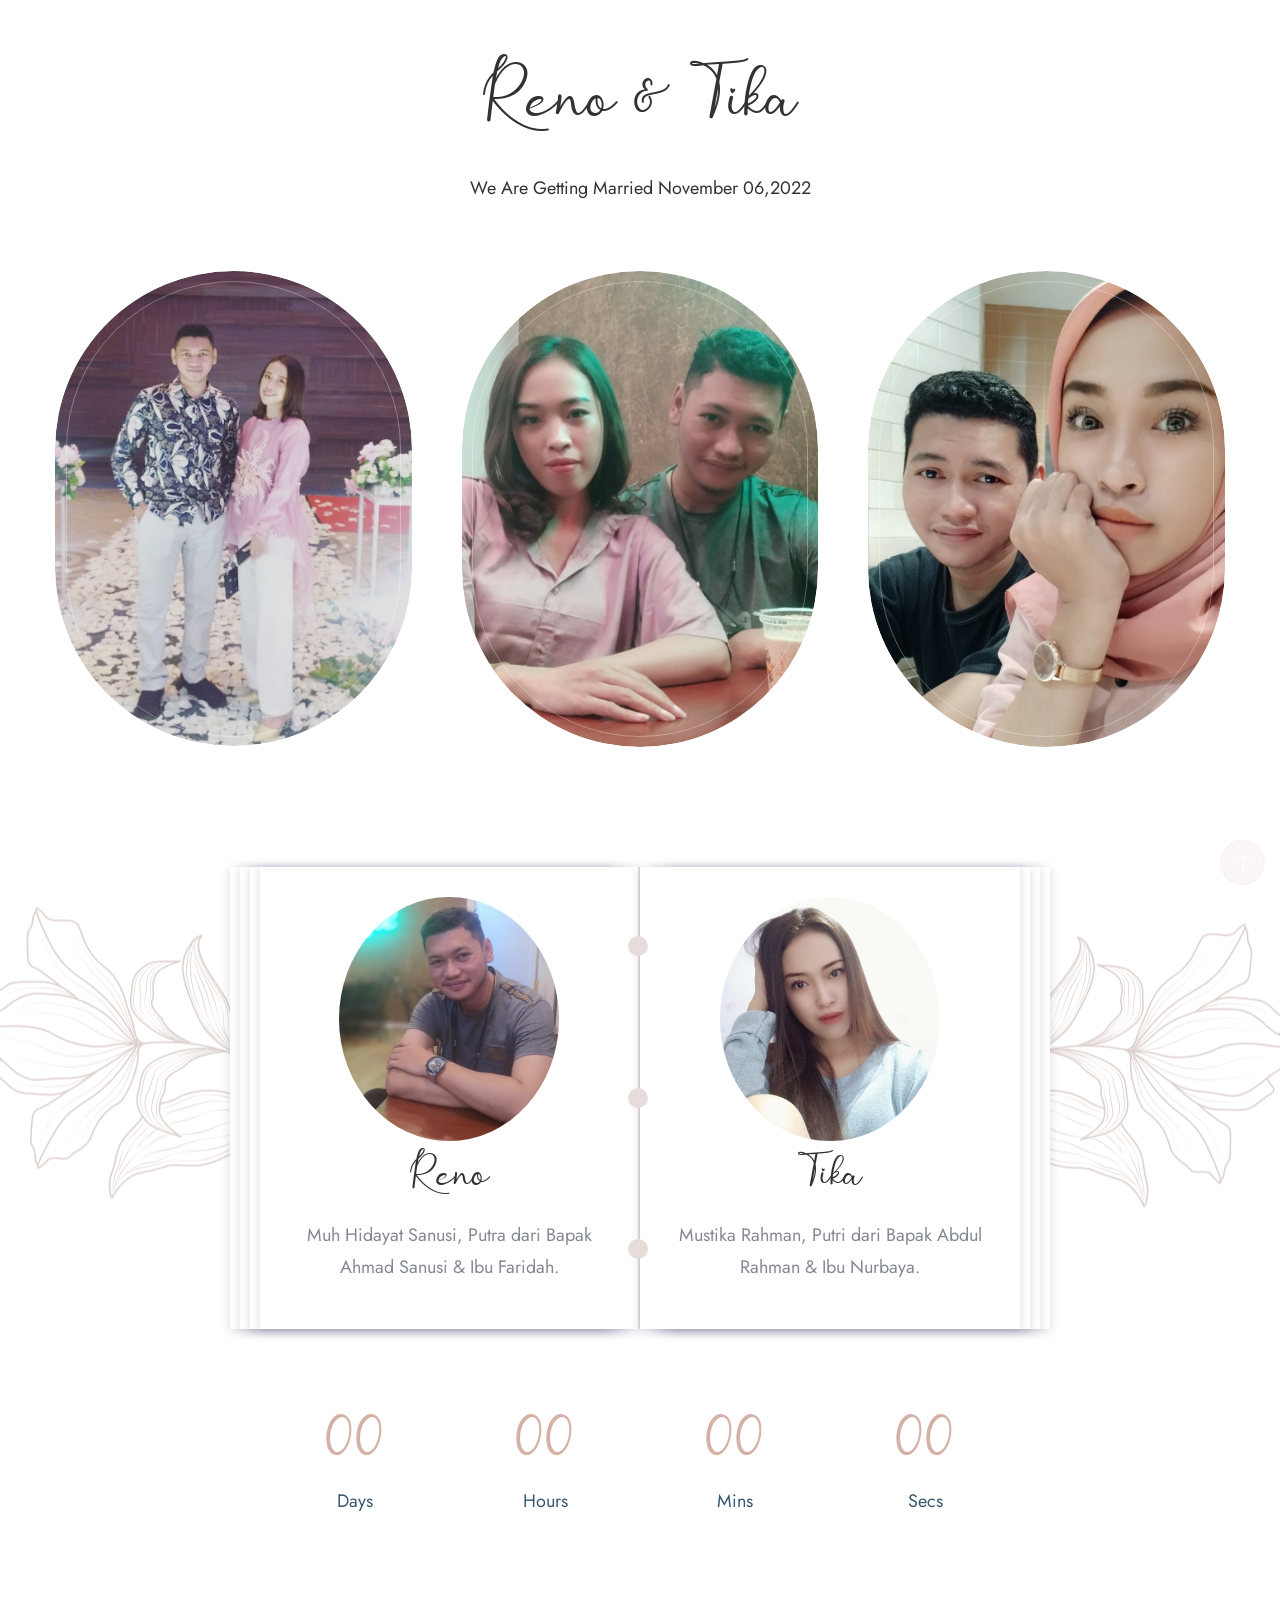
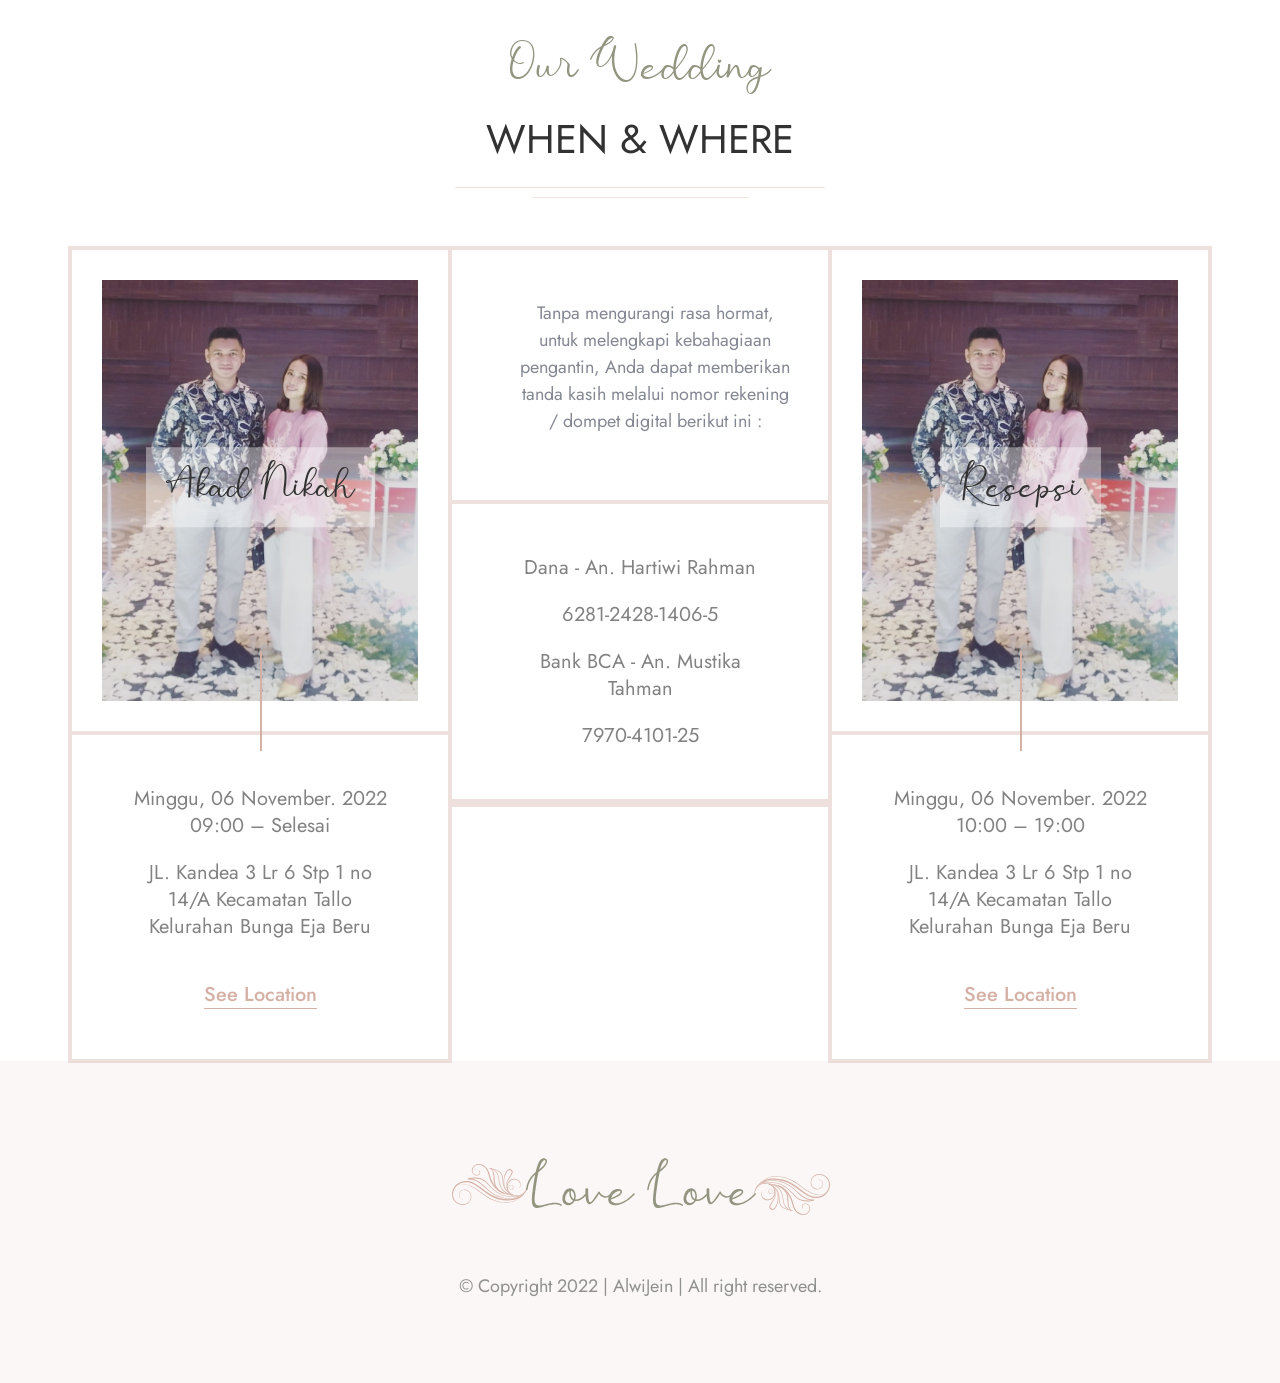
==== index.html @ 78b838d6 "initial" ====
<!DOCTYPE html>
<html lang="en">


<!-- Mirrored from wpocean.com/html/tf/love-love/index-4.html by HTTrack Website Copier/3.x [XR&CO'2014], Thu, 27 Oct 2022 14:32:01 GMT -->

<head>
    <meta charset="utf-8">
    <meta http-equiv="X-UA-Compatible" content="IE=edge">
    <meta name="viewport" content="width=device-width, initial-scale=1">
    <meta name="author" content="wpOceans">
    <link rel="shortcut icon" type="image/png" href="assets/images/favicon.png">
    <title> Undangan Pernikahan Reno dan Tika</title>
    <link href="assets/css/themify-icons.css" rel="stylesheet">
    <link href="assets/css/font-awesome.min.css" rel="stylesheet">
    <link href="assets/css/flaticon.css" rel="stylesheet">
    <link href="assets/css/magnific-popup.css" rel="stylesheet">
    <link href="assets/css/bootstrap.min.css" rel="stylesheet">
    <link href="assets/css/animate.css" rel="stylesheet">
    <link href="assets/css/owl.carousel.css" rel="stylesheet">
    <link href="assets/css/owl.theme.css" rel="stylesheet">
    <link href="assets/css/slick.css" rel="stylesheet">
    <link href="assets/css/slick-theme.css" rel="stylesheet">
    <link href="assets/css/swiper.min.css" rel="stylesheet">
    <link href="assets/css/nice-select.css" rel="stylesheet">
    <link href="assets/css/owl.transitions.css" rel="stylesheet">
    <link href="assets/css/jquery.fancybox.css" rel="stylesheet">
    <link href="assets/css/odometer-theme-default.css" rel="stylesheet">
    <link href="assets/css/jquery-ui.css" rel="stylesheet">
    <link href="assets/sass/style.css" rel="stylesheet">
</head>

<body>
   
        <audio src="assets/beautiful-moments.mp3" autoplay>
            <p>If you are reading this, it is because your browser does not support the audio element.</p>
            </audio>
    
      <!-- start page-wrapper -->
    <div class="page-wrapper">
        <!-- start preloader -->
        <div class="preloader">
            <div class="vertical-centered-box">
                <div class="content">
                    <div class="loader-circle"></div>
                    <div class="loader-line-mask">
                        <div class="loader-line"></div>
                    </div>
                    <img src="assets/images/preloader.svg" alt="">
                </div>
            </div>
        </div>
        <!-- end preloader -->
        <!-- start of hero -->
        <section class="wpo-static-hero">
            <div class="container-fluid">
                <div class="wpo-hero-date">
                    <h2 class="wow fadeInUp" data-wow-duration="1000ms">Reno & Tika</h2>
                    <p class="wow fadeInUp" data-wow-duration="1200ms">We Are Getting Married November 06,2022</p>
                </div>
                <div class="wpo-hero-img-wrap">
                    <div class="row">
                        <div class="col col-lg-4 col-md-4 col-sm-6 col-12">
                            <div class="wpo-hero-img wow fadeInLeftSlow" data-wow-duration="1700ms">
                                <img src="assets/images/photo/photo-one.jpg" alt="">
                            </div>
                        </div>
                        <div class="col col-lg-4 col-md-4 col-sm-6 col-12">
                            <div class="wpo-hero-img wow zoomIn" data-wow-duration="1200ms">
                                <img src="assets/images/photo/photo-two.jpg" alt="">
                            </div>
                        </div>
                        <div class="col col-lg-4 col-md-4 col-sm-6 col-12">
                            <div class="wpo-hero-img wow fadeInRightSlow" data-wow-duration="1700ms">
                                <img src="assets/images/photo/photo-three.jpg" alt="">
                            </div>
                        </div>
                    </div>
                </div>
            </div>
        </section>
        <!-- end of hero slider -->
        <!-- start couple-section -->
        <section class="wpo-couple-section-s2 section-padding" id="couple">
            <div class="container">
                <div class="couple-area clearfix">
                    <div class="shape-1"><img class="wow fadeInLeftSlow" data-wow-duration="1700ms"
                            src="assets/images/couple/shape-2.png" alt=""></div>
                    <div class="shape-2"><img class="wow fadeInRightSlow" data-wow-duration="1700ms"
                            src="assets/images/couple/shape-3.png" alt=""></div>
                    <div class="row align-items-center justify-content-center  wow fadeInUp" data-wow-duration="1500ms">
                        <div class="col col-lg-4 col-md-6 col-12">
                            <div class="couple-item">
                                <div class="couple-img">
                                    <img src="assets/images/photo/reno-photo.jpg" alt="">
                                </div>
                                <div class="couple-text">
                                    <h3>Reno</h3>
                                    <p>Muh Hidayat Sanusi, Putra dari Bapak Ahmad Sanusi & Ibu Faridah.</p>
                                    <!-- <div class="social">
                                        <ul>
                                            <li><a href="#"><i class="ti-facebook"></i></a></li>
                                            <li><a href="#"><i class="ti-twitter-alt"></i></a></li>
                                            <li><a href="#"><i class="ti-instagram"></i></a></li>
                                        </ul>
                                    </div> -->
                                </div>
                                <div class="round-1"></div>
                                <div class="round-2"></div>
                                <div class="round-3"></div>
                                <div class="layer-1"></div>
                                <div class="layer-2"></div>
                                <div class="layer-3"></div>
                            </div>
                        </div>
                        <div class="col col-lg-4 col-md-6 col-12">
                            <div class="couple-item">
                                <div class="couple-img">
                                    <img src="assets/images/photo/tika-photo.jpg" alt="">
                                </div>
                                <div class="couple-text">
                                    <h3>Tika</h3>
                                    <p>Mustika Rahman, Putri dari Bapak Abdul Rahman & Ibu Nurbaya.</p>
                                    <!-- <div class="social">
                                        <ul>
                                            <li><a href="#"><i class="ti-facebook"></i></a></li>
                                            <li><a href="#"><i class="ti-twitter-alt"></i></a></li>
                                            <li><a href="#"><i class="ti-instagram"></i></a></li>
                                        </ul>
                                    </div> -->
                                </div>
                                <div class="layer-1"></div>
                                <div class="layer-2"></div>
                                <div class="layer-3"></div>
                            </div>
                        </div>
                    </div>
                </div>
            </div> <!-- end container -->
        </section>
        <!-- end couple-section -->
        <!-- start wpo-wedding-date -->
        <section class="wpo-wedding-date">
            <h2 class="hidden">some</h2>
            <div class="container">
                <div class="row">
                    <div class="col col-xs-12">
                        <div class="clock-grids">
                            <div id="clock"></div>
                        </div>
                    </div>
                </div>
            </div> <!-- end container -->
        </section>
        <!-- end wpo-wedding-date -->

        <!-- end story-section -->

        <!-- start wpo-event-section -->
        <section class="wpo-event-section section-padding pb-0" id="event">
            <div class="container">
                <div class="wpo-section-title">
                    <h4>Our Wedding</h4>
                    <h2>When & Where</h2>
                </div>
                <div class="wpo-event-wrap">
                    <div class="row">
                        <div class="col col-lg-4 col-md-6 col-12">
                            <div class="wpo-event-item">
                                <div class="wpo-event-img">
                                    <img src="assets/images/photo/photo-one.jpg" alt="">
                                    <div class="title">
                                        <h2>Akad Nikah</h2>
                                    </div>
                                </div>
                                <div class="wpo-event-text">
                                    <ul>
                                        <li>Minggu, 06 November. 2022
                                            09:00 – Selesai</li>
                                        <li>JL. Kandea 3 Lr 6 Stp 1 no 14/A Kecamatan Tallo Kelurahan Bunga Eja Beru
                                        </li>
                                        <li> <a class="popup-gmaps"
                                                href="https://www.google.com/maps/embed?pb=!1m18!1m12!1m3!1d3973.862431912689!2d119.4219588509102!3d-5.125856053291694!2m3!1f0!2f0!3f0!3m2!1i1024!2i768!4f13.1!3m3!1m2!1s0x2dbefd5dda194c23%3A0xbf11ab9ec6faaf45!2sJl.%20Kandea%20III%20Lorong%206%2C%20Bunga%20Eja%20Beru%2C%20Kec.%20Tallo%2C%20Kota%20Makassar%2C%20Sulawesi%20Selatan%2090213!5e0!3m2!1sid!2sid!4v1666883567957!5m2!1sid!2sid">See
                                                Location</a></li>
                                    </ul>
                                </div>
                            </div>
                        </div>
                        <div class="col col-lg-4 col-md-6 col-12">
                            <div class="wpo-event-item">

                                <div class="wpo-event-text">
                                    <ol style="list-style-type: none;">

                                        <li>Tanpa mengurangi rasa hormat, untuk melengkapi kebahagiaan pengantin, Anda
                                            dapat memberikan tanda kasih melalui nomor rekening / dompet digital berikut
                                            ini :</li>
                                    </ol>

                                </div>
                                <div class="wpo-event-text">
                                    <ul style="list-style-type: none !important;">
                                        <li>Dana - An. Hartiwi Rahman</li>
                                        <li>6281-2428-1406-5</li>
                                        <li>Bank BCA - An. Mustika Tahman</li>
                                        <li>7970-4101-25</li>
                                    </ul>

                                </div>
                            </div>
                        </div>
                        <div class="col col-lg-4 col-md-6 col-12">
                            <div class="wpo-event-item">
                                <div class="wpo-event-img">
                                    <img src="assets/images/photo/photo-one.jpg" alt="">
                                    <div class="title">
                                        <h2>Resepsi</h2>
                                    </div>
                                </div>
                                <div class="wpo-event-text">
                                    <ul>
                                        <li>Minggu, 06 November. 2022
                                            10:00 – 19:00</li>
                                        <li>JL. Kandea 3 Lr 6 Stp 1 no 14/A Kecamatan Tallo Kelurahan Bunga Eja Beru
                                        </li>
                                        <li> <a class="popup-gmaps"
                                                href="https://www.google.com/maps/embed?pb=!1m18!1m12!1m3!1d3973.862431912689!2d119.4219588509102!3d-5.125856053291694!2m3!1f0!2f0!3f0!3m2!1i1024!2i768!4f13.1!3m3!1m2!1s0x2dbefd5dda194c23%3A0xbf11ab9ec6faaf45!2sJl.%20Kandea%20III%20Lorong%206%2C%20Bunga%20Eja%20Beru%2C%20Kec.%20Tallo%2C%20Kota%20Makassar%2C%20Sulawesi%20Selatan%2090213!5e0!3m2!1sid!2sid!4v1666883567957!5m2!1sid!2sid">See
                                                Location</a></li>
                                    </ul>

                                </div>
                            </div>
                        </div>
                    </div>
                </div>

            </div> <!-- end container -->
        </section>
        <!-- end wpo-event-section -->

        <!-- wpo-site-footer start -->
        <div class="wpo-site-footer text-center">
            <div class="container">
                <div class="row">
                    <div class="col-12">
                        <div class="footer-image">
                            <a class="logo" href="index.html"><img src="assets/images/logo.svg" alt=""></a>
                        </div>
                    </div>

                    <div class="col-12">
                        <div class="copyright">
                            <p>© Copyright 2022 | <a href="index.html">AlwiJein</a> | All right reserved.</p>
                        </div>
                    </div>
                </div>
            </div>
        </div>
        <!-- wpo-site-footer end -->

        <!-- end of page-wrapper -->

        <!-- All JavaScript files
    ================================================== -->
        <script src="assets/js/jquery.min.js"></script>
        <script src="assets/js/bootstrap.bundle.min.js"></script>
        <!-- Plugins for this template -->
        <script src="assets/js/modernizr.custom.js"></script>
        <!-- Moving Animation -->
        <script src="assets/js/moving-animation.js"></script>
        <script src="assets/js/jquery-plugin-collection.js"></script>
        <!-- Custom script for this template -->
        <script src="assets/js/script.js"></script>
</body>


<!-- Mirrored from wpocean.com/html/tf/love-love/index-4.html by HTTrack Website Copier/3.x [XR&CO'2014], Thu, 27 Oct 2022 14:32:21 GMT -->

</html>
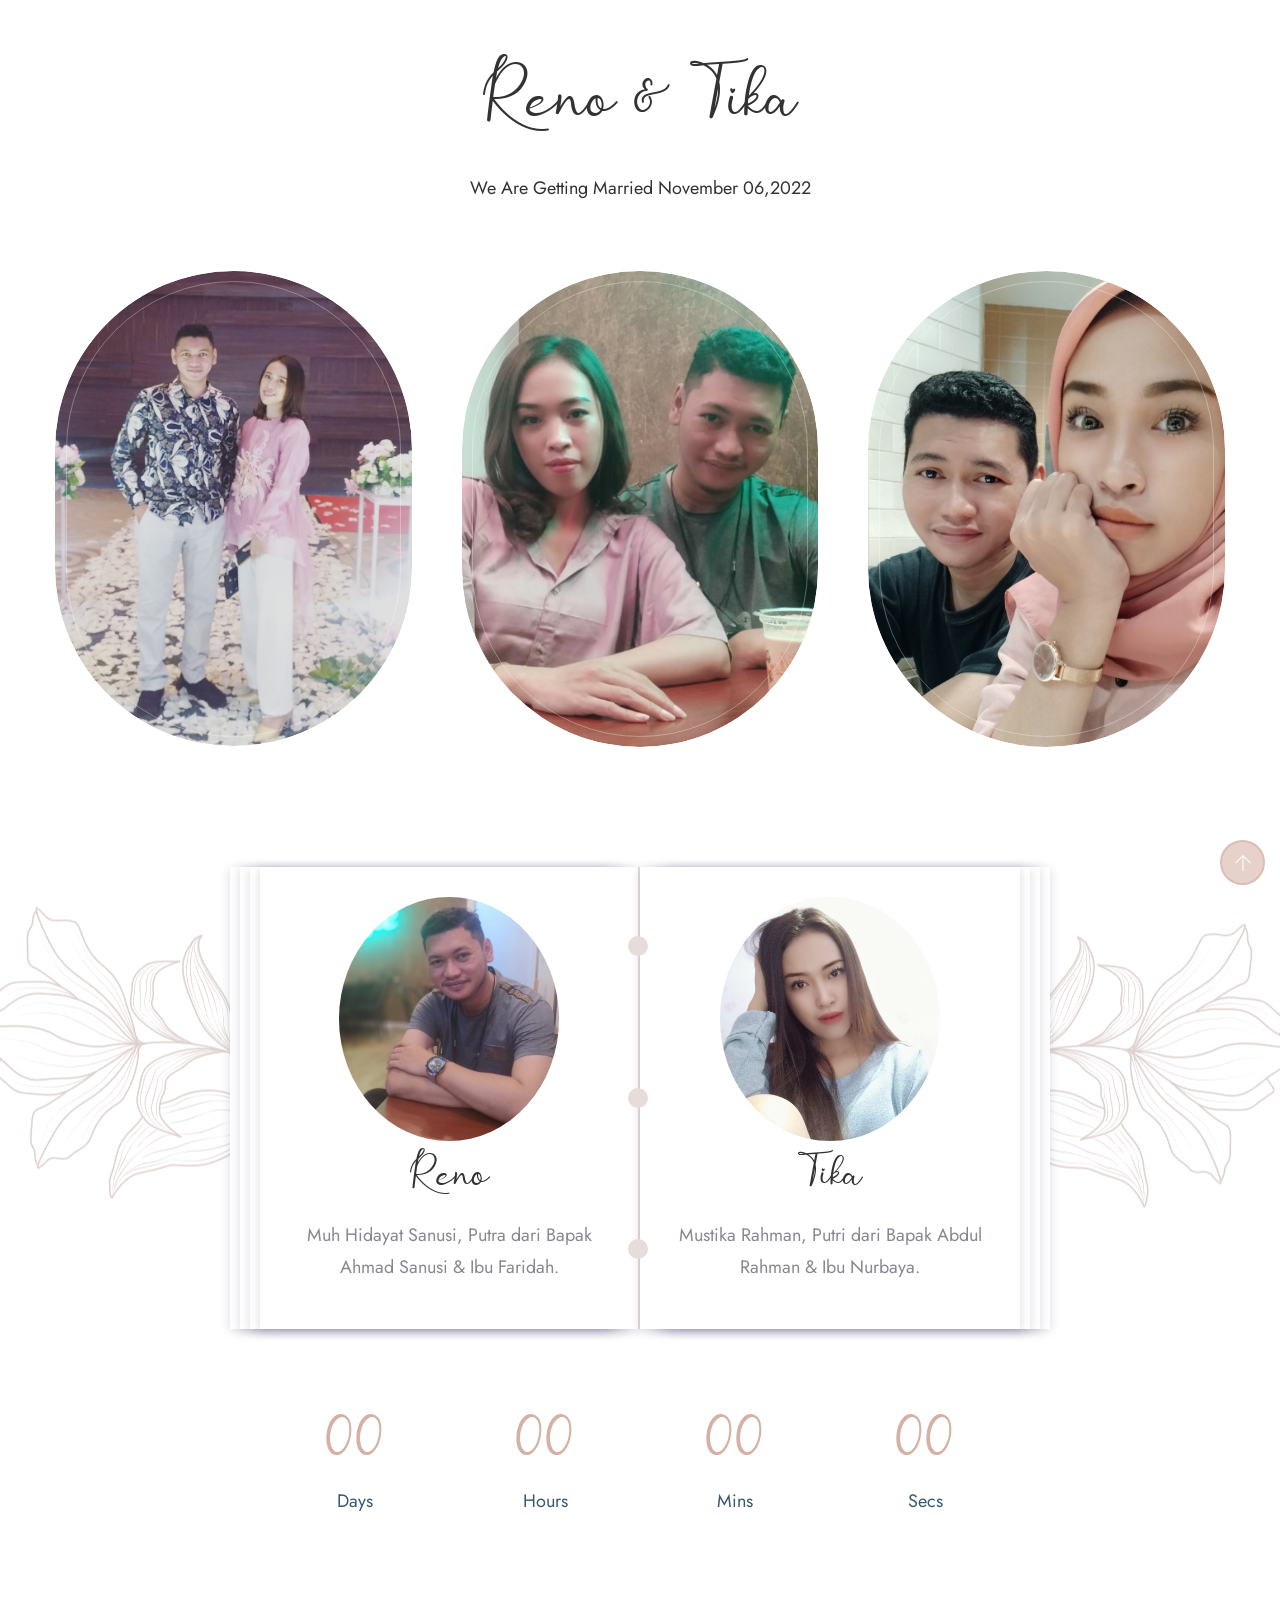
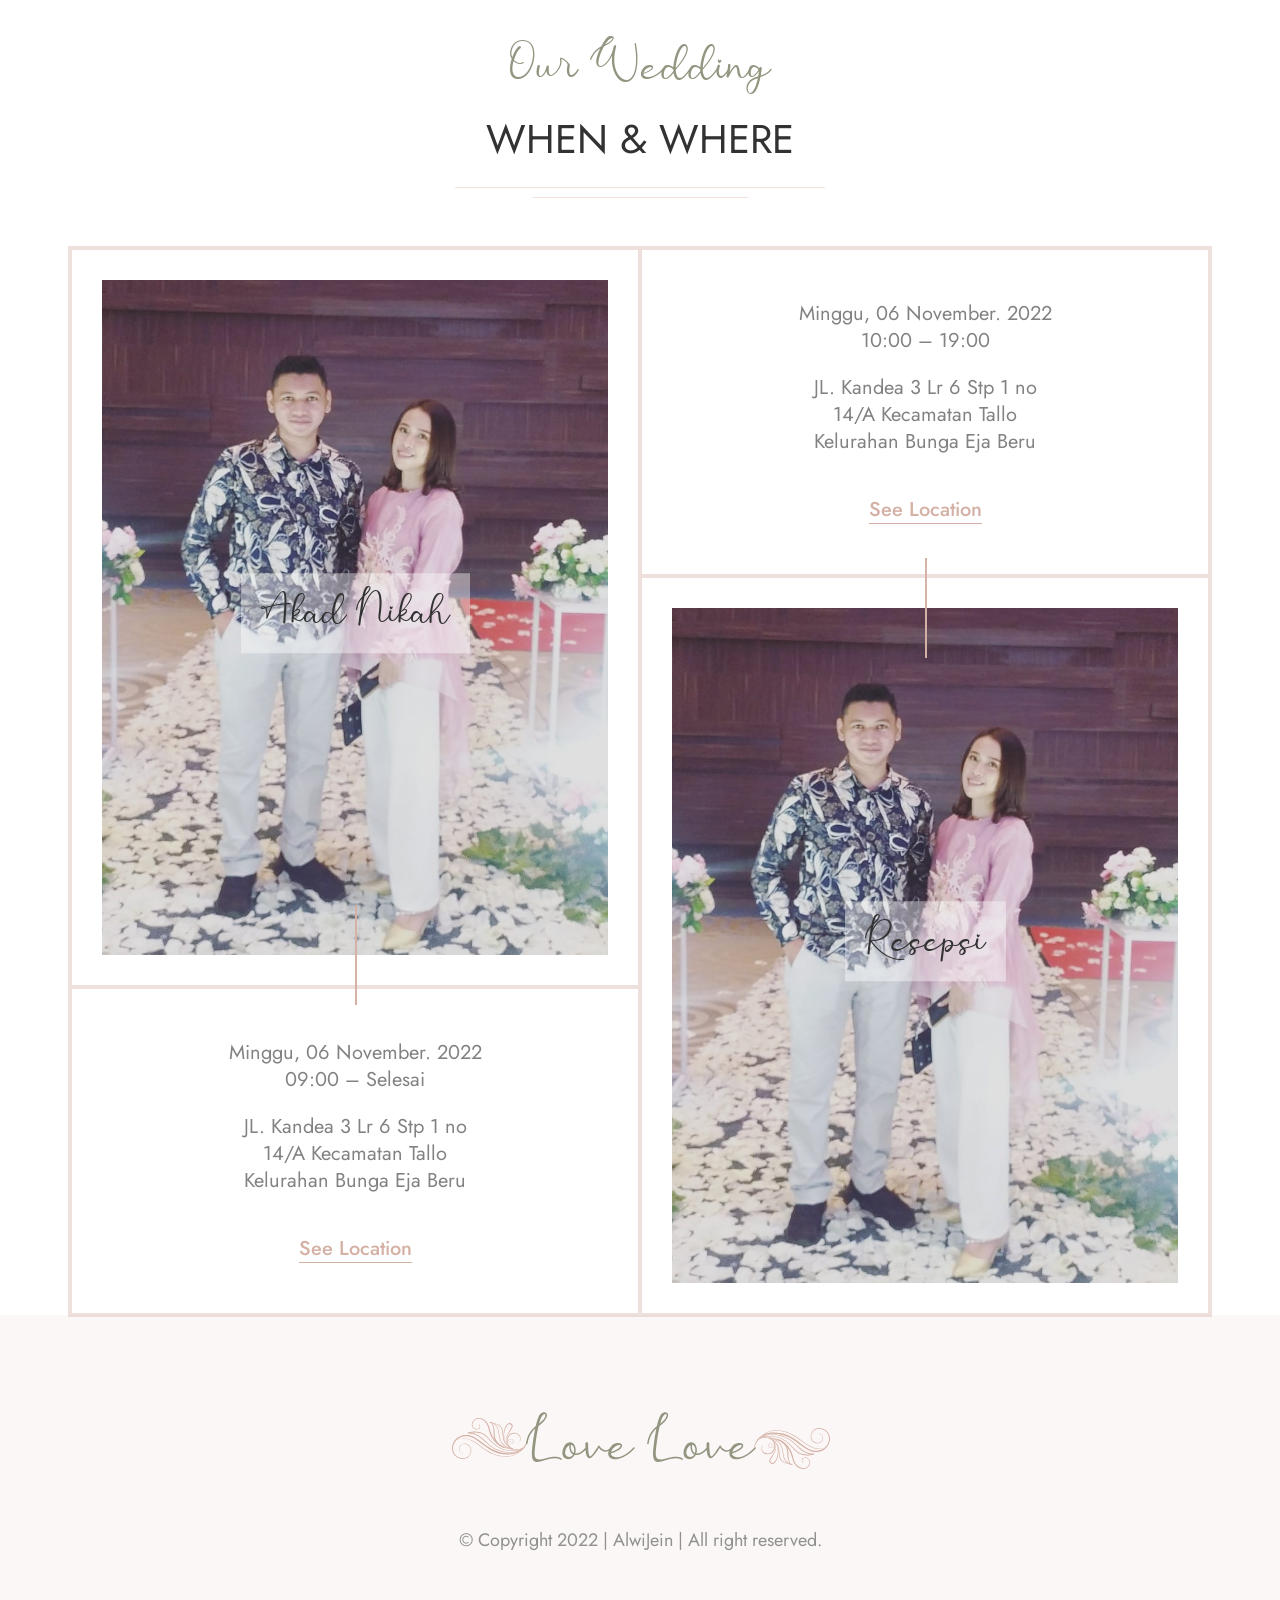
==== commit 28f032b3: "remove creadit number" ====
--- a/index.html
+++ b/index.html
@@ -165,7 +165,7 @@
                 </div>
                 <div class="wpo-event-wrap">
                     <div class="row">
-                        <div class="col col-lg-4 col-md-6 col-12">
+                        <div class="col col-lg-6 col-md-6 col-12">
                             <div class="wpo-event-item">
                                 <div class="wpo-event-img">
                                     <img src="assets/images/photo/photo-one.jpg" alt="">
@@ -186,30 +186,7 @@
                                 </div>
                             </div>
                         </div>
-                        <div class="col col-lg-4 col-md-6 col-12">
-                            <div class="wpo-event-item">
-
-                                <div class="wpo-event-text">
-                                    <ol style="list-style-type: none;">
-
-                                        <li>Tanpa mengurangi rasa hormat, untuk melengkapi kebahagiaan pengantin, Anda
-                                            dapat memberikan tanda kasih melalui nomor rekening / dompet digital berikut
-                                            ini :</li>
-                                    </ol>
-
-                                </div>
-                                <div class="wpo-event-text">
-                                    <ul style="list-style-type: none !important;">
-                                        <li>Dana - An. Hartiwi Rahman</li>
-                                        <li>6281-2428-1406-5</li>
-                                        <li>Bank BCA - An. Mustika Tahman</li>
-                                        <li>7970-4101-25</li>
-                                    </ul>
-
-                                </div>
-                            </div>
-                        </div>
-                        <div class="col col-lg-4 col-md-6 col-12">
+                        <div class="col col-lg-6 col-md-6 col-12">
                             <div class="wpo-event-item">
                                 <div class="wpo-event-img">
                                     <img src="assets/images/photo/photo-one.jpg" alt="">
